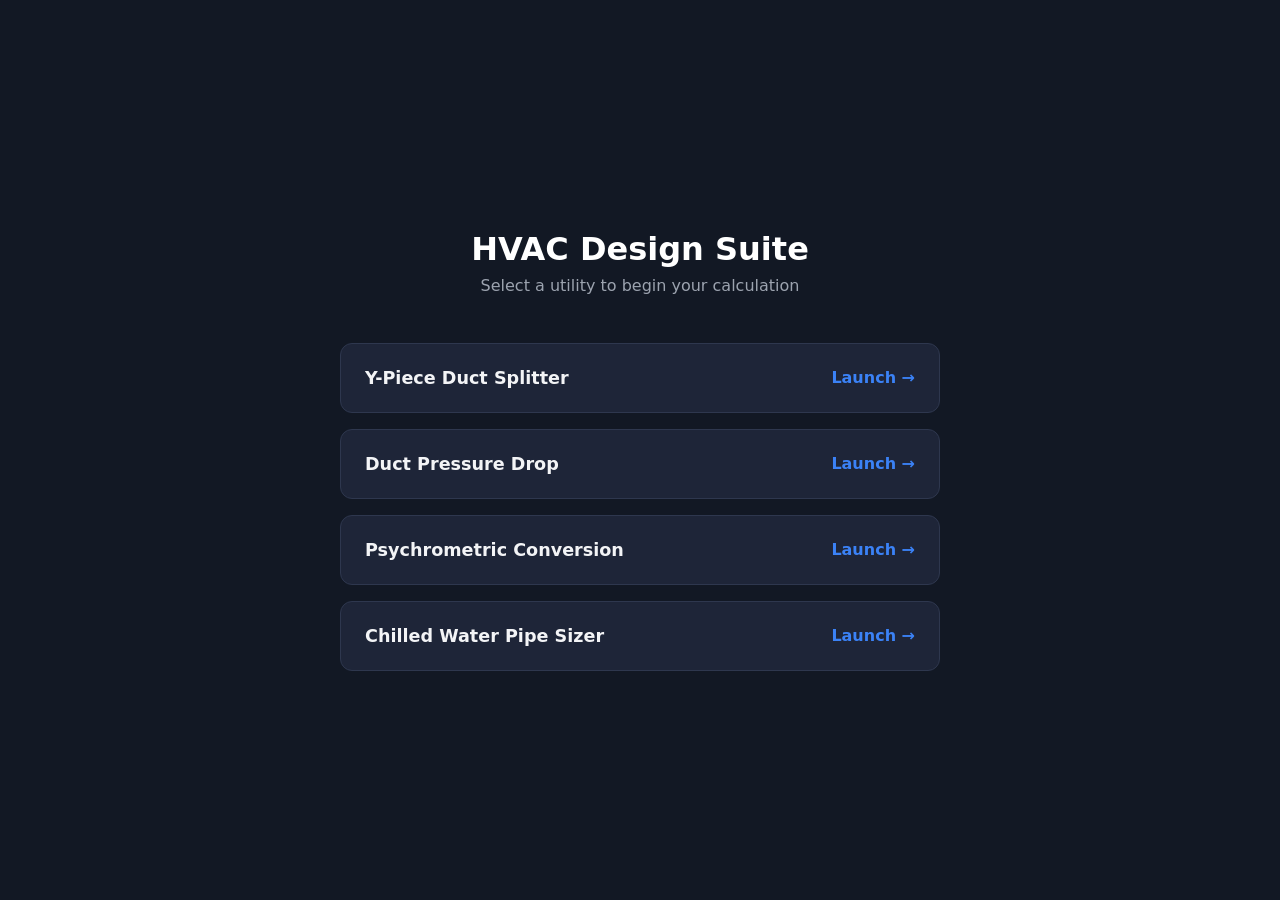
==== index.html @ ab86601f "first upload" ====
<!DOCTYPE html>
<html lang="en">
<head>
    <meta charset="UTF-8">
    <meta name="viewport" content="width=device-width, initial-scale=1.0">
    <title>HVAC Design Dashboard</title>
    <style>
        :root {
            --bg-color: #121824;
            --panel-bg: #1e2538;
            --border-color: #2e374e;
            --text-main: #f3f4f6;
            --text-muted: #9ca3af;
            --accent-color: #3b82f6;
        }
        * { box-sizing: border-box; margin: 0; padding: 0; font-family: 'Segoe UI', system-ui, sans-serif; }
        body { background-color: var(--bg-color); color: var(--text-main); display: flex; justify-content: center; align-items: center; min-height: 100vh; padding: 2rem; }
        .wrapper { width: 100%; max-width: 600px; }
        header { text-align: center; margin-bottom: 3rem; }
        header h1 { font-size: 2rem; margin-bottom: 0.5rem; color: #fff; }
        header p { color: var(--text-muted); }
        
        .nav-grid { display: grid; gap: 1rem; }
        .nav-card { 
            background-color: var(--panel-bg); 
            border: 1px solid var(--border-color); 
            padding: 1.5rem; 
            border-radius: 12px; 
            text-decoration: none; 
            color: var(--text-main);
            transition: all 0.3s ease;
            display: flex;
            align-items: center;
            justify-content: space-between;
        }
        .nav-card:hover { border-color: var(--accent-color); transform: translateY(-2px); box-shadow: 0 10px 15px -3px rgba(0,0,0,0.3); }
        .nav-card h3 { font-size: 1.1rem; }
        .nav-card span { color: var(--accent-color); font-weight: bold; }
    </style>
</head>
<body>

<div class="wrapper">
    <header>
        <h1>HVAC Design Suite</h1>
        <p>Select a utility to begin your calculation</p>
    </header>

    <div class="nav-grid">
        <a href="./y/index.html" class="nav-card">
            <h3>Y-Piece Duct Splitter</h3>
            <span>Launch →</span>
        </a>
        <a href="./duct/index.html" class="nav-card">
            <h3>Duct Pressure Drop</h3>
            <span>Launch →</span>
        </a>
        <a href="./psy/index.html" class="nav-card">
            <h3>Psychrometric Conversion</h3>
            <span>Launch →</span>
        </a>
        <a href="./chw/index.html" class="nav-card">
            <h3>Chilled Water Pipe Sizer</h3>
            <span>Launch →</span>
        </a>
    </div>
</div>

</body>
</html>
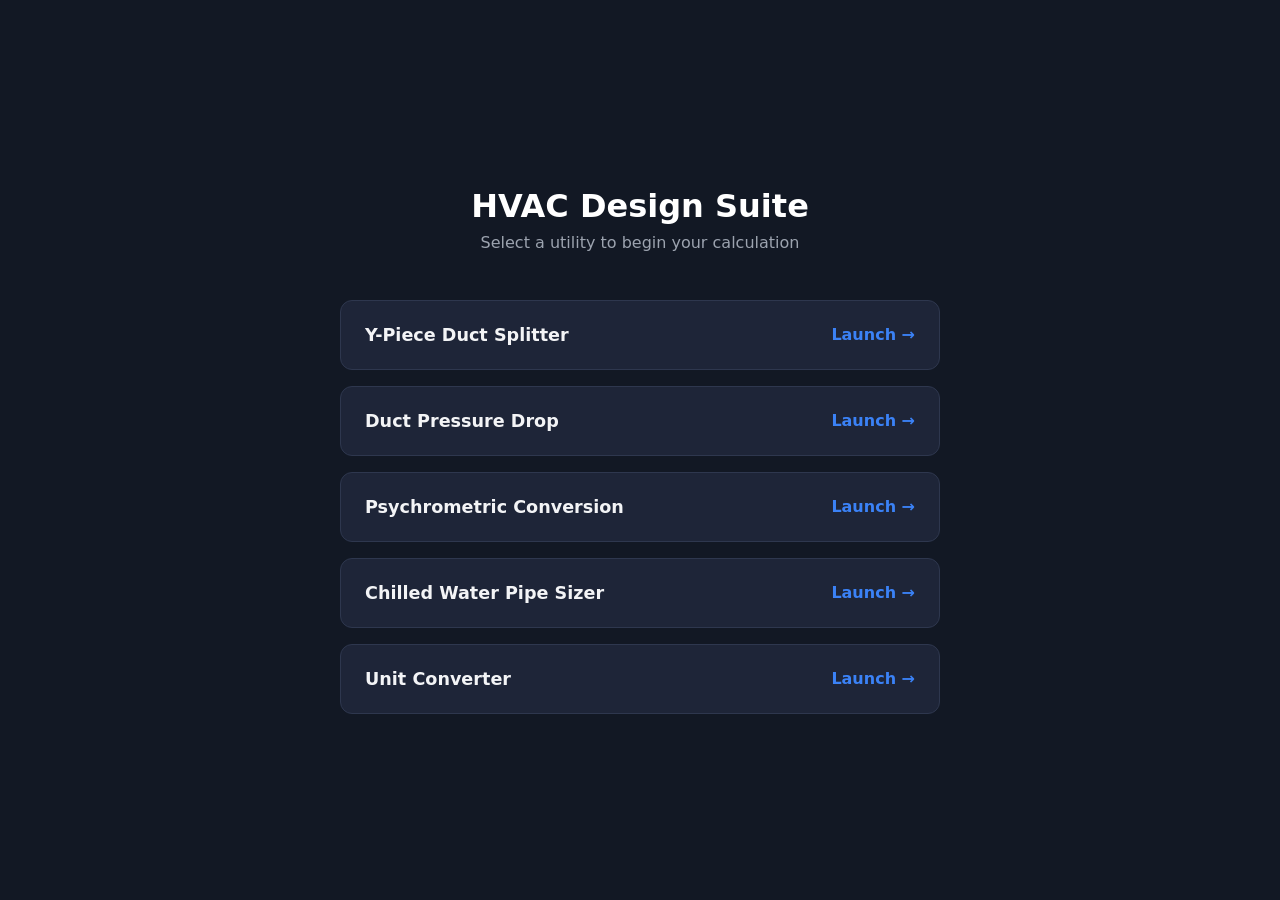
==== commit 243dde91: "unit cov" ====
--- a/index.html
+++ b/index.html
@@ -63,6 +63,10 @@
             <h3>Chilled Water Pipe Sizer</h3>
             <span>Launch →</span>
         </a>
+        <a href="./conv/index.html" class="nav-card">
+            <h3>Unit Converter</h3>
+            <span>Launch →</span>
+        </a>
     </div>
 </div>
 
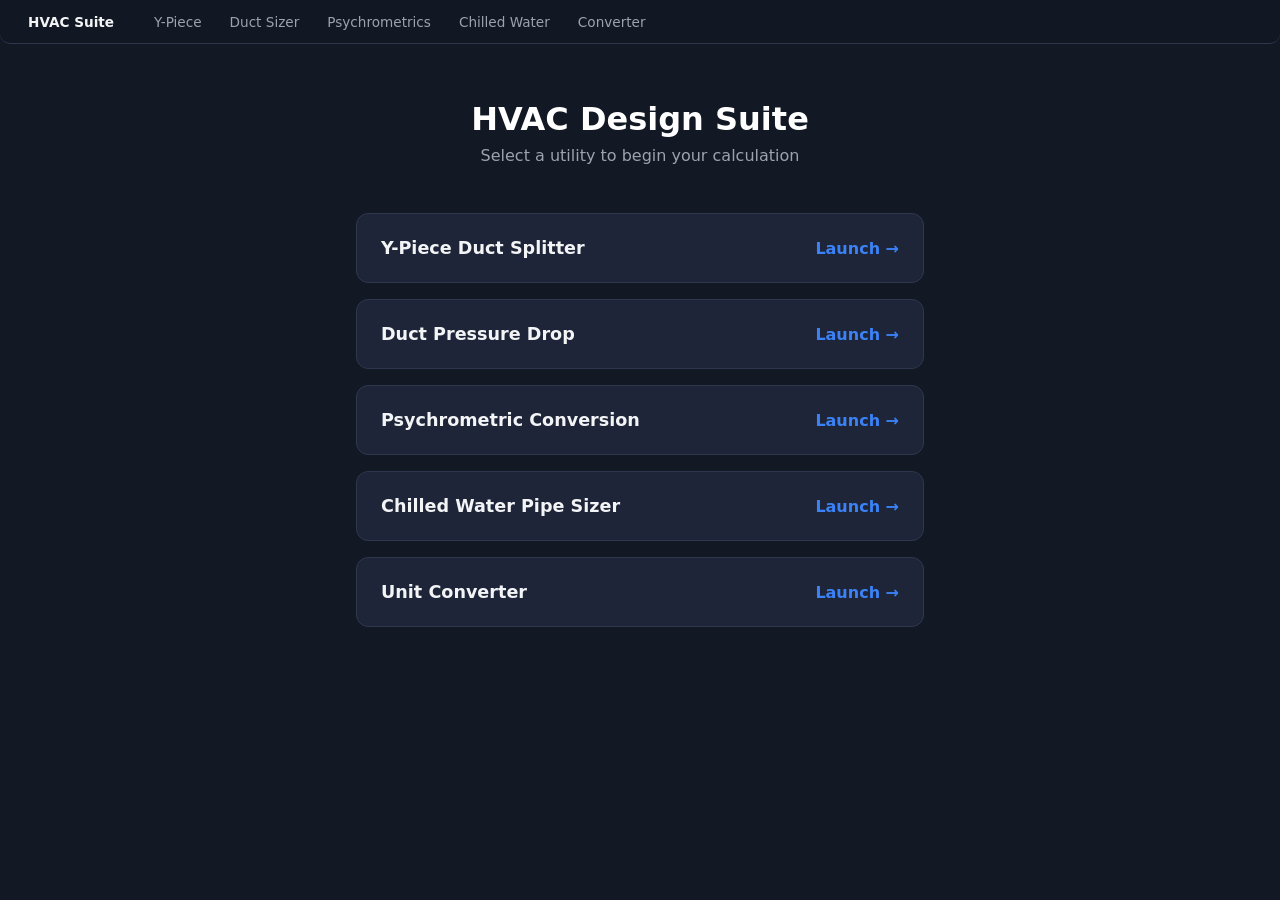
==== commit c8836256: "ui polish, pwa offline support, nav consistency" ====
--- a/index.html
+++ b/index.html
@@ -4,6 +4,10 @@
     <meta charset="UTF-8">
     <meta name="viewport" content="width=device-width, initial-scale=1.0">
     <title>HVAC Design Dashboard</title>
+    <meta name="theme-color" content="#121824">
+    <link rel="icon" href="data:image/svg+xml,%3Csvg xmlns='http://www.w3.org/2000/svg' viewBox='0 0 100 100'%3E%3Crect width='100' height='100' rx='20' fill='%23121824'/%3E%3Ccircle cx='50' cy='50' r='28' fill='%233b82f6'/%3E%3C/svg%3E">
+    <link rel="manifest" href="manifest.webmanifest">
+    <link rel="apple-touch-icon" href="icons/icon-192.png">
     <style>
         :root {
             --bg-color: #121824;
@@ -14,8 +18,9 @@
             --accent-color: #3b82f6;
         }
         * { box-sizing: border-box; margin: 0; padding: 0; font-family: 'Segoe UI', system-ui, sans-serif; }
-        body { background-color: var(--bg-color); color: var(--text-main); display: flex; justify-content: center; align-items: center; min-height: 100vh; padding: 2rem; }
-        .wrapper { width: 100%; max-width: 600px; }
+        html { overflow-y: scroll; }
+        body { background-color: var(--bg-color); color: var(--text-main); min-height: 100vh; }
+        .wrapper { width: 100%; max-width: 600px; margin: 0 auto; padding: 2rem 1rem; }
         header { text-align: center; margin-bottom: 3rem; }
         header h1 { font-size: 2rem; margin-bottom: 0.5rem; color: #fff; }
         header p { color: var(--text-muted); }
@@ -36,9 +41,25 @@
         .nav-card:hover { border-color: var(--accent-color); transform: translateY(-2px); box-shadow: 0 10px 15px -3px rgba(0,0,0,0.3); }
         .nav-card h3 { font-size: 1.1rem; }
         .nav-card span { color: var(--accent-color); font-weight: bold; }
+
+        .tool-nav { position: sticky; top: 0; z-index: 50; width: 100%; display: flex; flex-wrap: wrap; align-items: center; gap: 0.25rem; background: rgba(18,24,36,0.92); backdrop-filter: blur(6px); border-bottom: 1px solid var(--border-color); padding: 0.5rem 1rem; margin-bottom: 1.5rem; border-radius: 0 0 10px 10px; }
+        .tool-nav a { color: var(--text-muted); text-decoration: none; font-size: 0.85rem; font-weight: 500; padding: 0.35rem 0.75rem; border-radius: 6px; transition: all 0.2s; }
+        .tool-nav a:hover { color: var(--text-main); background: var(--panel-bg); }
+        .tool-nav a.active { color: #fff; background: var(--accent-color); }
+        .tool-nav .nav-brand { font-weight: 700; color: var(--text-main); margin-right: 0.75rem; }
+        .tool-nav .nav-brand:hover { background: none; }
     </style>
 </head>
 <body>
+
+<nav class="tool-nav">
+    <a href="index.html" class="nav-brand">HVAC Suite</a>
+    <a href="./y/index.html">Y-Piece</a>
+    <a href="./duct/index.html">Duct Sizer</a>
+    <a href="./psy/index.html">Psychrometrics</a>
+    <a href="./chw/index.html">Chilled Water</a>
+    <a href="./conv/index.html">Converter</a>
+</nav>
 
 <div class="wrapper">
     <header>
@@ -70,5 +91,13 @@
     </div>
 </div>
 
+<script>
+    if ('serviceWorker' in navigator) {
+        window.addEventListener('load', () => {
+            navigator.serviceWorker.register('sw.js').catch(() => {});
+        });
+    }
+</script>
+
 </body>
 </html>
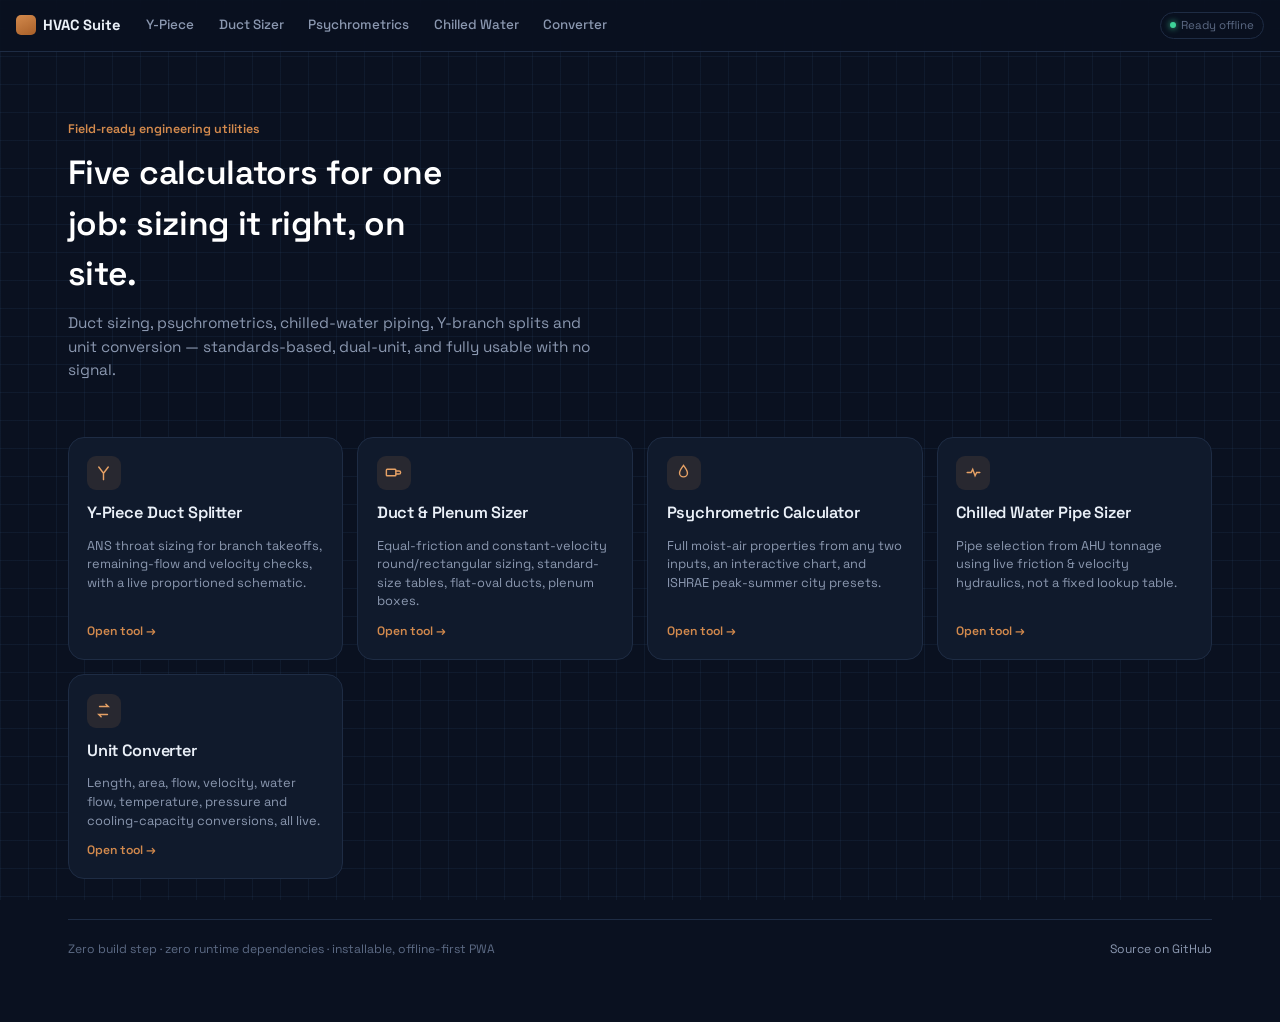
==== commit 6ee27241: "rebuild suite: shared runtime, live hydraulics, dual-unit sizing, PWA Architecture - Extract shared " ====
--- a/index.html
+++ b/index.html
@@ -1,103 +1,103 @@
 <!DOCTYPE html>
 <html lang="en">
 <head>
-    <meta charset="UTF-8">
-    <meta name="viewport" content="width=device-width, initial-scale=1.0">
-    <title>HVAC Design Dashboard</title>
-    <meta name="theme-color" content="#121824">
-    <link rel="icon" href="data:image/svg+xml,%3Csvg xmlns='http://www.w3.org/2000/svg' viewBox='0 0 100 100'%3E%3Crect width='100' height='100' rx='20' fill='%23121824'/%3E%3Ccircle cx='50' cy='50' r='28' fill='%233b82f6'/%3E%3C/svg%3E">
-    <link rel="manifest" href="manifest.webmanifest">
-    <link rel="apple-touch-icon" href="icons/icon-192.png">
-    <style>
-        :root {
-            --bg-color: #121824;
-            --panel-bg: #1e2538;
-            --border-color: #2e374e;
-            --text-main: #f3f4f6;
-            --text-muted: #9ca3af;
-            --accent-color: #3b82f6;
-        }
-        * { box-sizing: border-box; margin: 0; padding: 0; font-family: 'Segoe UI', system-ui, sans-serif; }
-        html { overflow-y: scroll; }
-        body { background-color: var(--bg-color); color: var(--text-main); min-height: 100vh; }
-        .wrapper { width: 100%; max-width: 600px; margin: 0 auto; padding: 2rem 1rem; }
-        header { text-align: center; margin-bottom: 3rem; }
-        header h1 { font-size: 2rem; margin-bottom: 0.5rem; color: #fff; }
-        header p { color: var(--text-muted); }
-        
-        .nav-grid { display: grid; gap: 1rem; }
-        .nav-card { 
-            background-color: var(--panel-bg); 
-            border: 1px solid var(--border-color); 
-            padding: 1.5rem; 
-            border-radius: 12px; 
-            text-decoration: none; 
-            color: var(--text-main);
-            transition: all 0.3s ease;
-            display: flex;
-            align-items: center;
-            justify-content: space-between;
-        }
-        .nav-card:hover { border-color: var(--accent-color); transform: translateY(-2px); box-shadow: 0 10px 15px -3px rgba(0,0,0,0.3); }
-        .nav-card h3 { font-size: 1.1rem; }
-        .nav-card span { color: var(--accent-color); font-weight: bold; }
-
-        .tool-nav { position: sticky; top: 0; z-index: 50; width: 100%; display: flex; flex-wrap: wrap; align-items: center; gap: 0.25rem; background: rgba(18,24,36,0.92); backdrop-filter: blur(6px); border-bottom: 1px solid var(--border-color); padding: 0.5rem 1rem; margin-bottom: 1.5rem; border-radius: 0 0 10px 10px; }
-        .tool-nav a { color: var(--text-muted); text-decoration: none; font-size: 0.85rem; font-weight: 500; padding: 0.35rem 0.75rem; border-radius: 6px; transition: all 0.2s; }
-        .tool-nav a:hover { color: var(--text-main); background: var(--panel-bg); }
-        .tool-nav a.active { color: #fff; background: var(--accent-color); }
-        .tool-nav .nav-brand { font-weight: 700; color: var(--text-main); margin-right: 0.75rem; }
-        .tool-nav .nav-brand:hover { background: none; }
-    </style>
+<meta charset="UTF-8">
+<meta name="viewport" content="width=device-width, initial-scale=1.0">
+<title>HVAC Design Suite</title>
+<meta name="description" content="Offline-first HVAC engineering calculators — duct &amp; plenum sizing, psychrometrics, chilled-water pipe sizing, Y-piece splits, and unit conversion.">
+<meta name="theme-color" content="#0a1120">
+<link rel="icon" href="icons/icon.svg" type="image/svg+xml">
+<link rel="icon" href="icons/favicon-32.png" sizes="32x32">
+<link rel="apple-touch-icon" href="icons/apple-touch-icon.png">
+<link rel="manifest" href="manifest.webmanifest">
+<link rel="preconnect" href="https://fonts.googleapis.com">
+<link rel="preconnect" href="https://fonts.gstatic.com" crossorigin>
+<link href="https://fonts.googleapis.com/css2?family=Space+Grotesk:wght@500;600;700&family=IBM+Plex+Mono:wght@400;500;600&display=swap" rel="stylesheet">
+<link rel="stylesheet" href="assets/theme.css">
 </head>
 <body>
 
-<nav class="tool-nav">
-    <a href="index.html" class="nav-brand">HVAC Suite</a>
-    <a href="./y/index.html">Y-Piece</a>
-    <a href="./duct/index.html">Duct Sizer</a>
-    <a href="./psy/index.html">Psychrometrics</a>
-    <a href="./chw/index.html">Chilled Water</a>
-    <a href="./conv/index.html">Converter</a>
+<nav class="tool-nav" aria-label="Suite navigation">
+  <a href="index.html" class="nav-brand"><span class="mark" aria-hidden="true"></span>HVAC Suite</a>
+  <a href="./y/index.html" class="nav-link">Y-Piece</a>
+  <a href="./duct/index.html" class="nav-link">Duct Sizer</a>
+  <a href="./psy/index.html" class="nav-link">Psychrometrics</a>
+  <a href="./chw/index.html" class="nav-link">Chilled Water</a>
+  <a href="./conv/index.html" class="nav-link">Converter</a>
+  <span class="nav-spacer"></span>
+  <span class="nav-status"><span class="dot"></span><span class="label">Ready offline</span></span>
 </nav>
 
-<div class="wrapper">
-    <header>
-        <h1>HVAC Design Suite</h1>
-        <p>Select a utility to begin your calculation</p>
-    </header>
+<div class="shell">
 
-    <div class="nav-grid">
-        <a href="./y/index.html" class="nav-card">
-            <h3>Y-Piece Duct Splitter</h3>
-            <span>Launch →</span>
-        </a>
-        <a href="./duct/index.html" class="nav-card">
-            <h3>Duct Pressure Drop</h3>
-            <span>Launch →</span>
-        </a>
-        <a href="./psy/index.html" class="nav-card">
-            <h3>Psychrometric Conversion</h3>
-            <span>Launch →</span>
-        </a>
-        <a href="./chw/index.html" class="nav-card">
-            <h3>Chilled Water Pipe Sizer</h3>
-            <span>Launch →</span>
-        </a>
-        <a href="./conv/index.html" class="nav-card">
-            <h3>Unit Converter</h3>
-            <span>Launch →</span>
-        </a>
-    </div>
+  <header class="hero">
+    <div class="kicker">Field-ready engineering utilities</div>
+    <h1>Five calculators for one job: sizing it right, on site.</h1>
+    <p>Duct sizing, psychrometrics, chilled-water piping, Y-branch splits and unit conversion — standards-based, dual-unit, and fully usable with no signal.</p>
+  </header>
+
+  <div class="tool-grid" id="toolGrid">
+    <a href="./y/index.html" class="tool-card" data-tool="y">
+      <span class="icon" aria-hidden="true"></span>
+      <h3>Y-Piece Duct Splitter</h3>
+      <p>ANS throat sizing for branch takeoffs, remaining-flow and velocity checks, with a live proportioned schematic.</p>
+      <span class="go">Open tool →</span>
+    </a>
+    <a href="./duct/index.html" class="tool-card" data-tool="duct">
+      <span class="icon" aria-hidden="true"></span>
+      <h3>Duct &amp; Plenum Sizer</h3>
+      <p>Equal-friction and constant-velocity round/rectangular sizing, standard-size tables, flat-oval ducts, plenum boxes.</p>
+      <span class="go">Open tool →</span>
+    </a>
+    <a href="./psy/index.html" class="tool-card" data-tool="psy">
+      <span class="icon" aria-hidden="true"></span>
+      <h3>Psychrometric Calculator</h3>
+      <p>Full moist-air properties from any two inputs, an interactive chart, and ISHRAE peak-summer city presets.</p>
+      <span class="go">Open tool →</span>
+    </a>
+    <a href="./chw/index.html" class="tool-card" data-tool="chw">
+      <span class="icon" aria-hidden="true"></span>
+      <h3>Chilled Water Pipe Sizer</h3>
+      <p>Pipe selection from AHU tonnage using live friction &amp; velocity hydraulics, not a fixed lookup table.</p>
+      <span class="go">Open tool →</span>
+    </a>
+    <a href="./conv/index.html" class="tool-card" data-tool="conv">
+      <span class="icon" aria-hidden="true"></span>
+      <h3>Unit Converter</h3>
+      <p>Length, area, flow, velocity, water flow, temperature, pressure and cooling-capacity conversions, all live.</p>
+      <span class="go">Open tool →</span>
+    </a>
+  </div>
+
+  <footer class="suite-footer">
+    <span>Zero build step · zero runtime dependencies · installable, offline-first PWA</span>
+    <span><a href="https://github.com/shaikhnedab/hvac" target="_blank" rel="noopener">Source on GitHub</a></span>
+  </footer>
+
 </div>
 
+<script src="assets/app.js"></script>
 <script>
-    if ('serviceWorker' in navigator) {
-        window.addEventListener('load', () => {
-            navigator.serviceWorker.register('sw.js').catch(() => {});
-        });
+  HvacSuite.initNav();
+
+  const icons = { y: HvacSuite.ICONS.y, duct: HvacSuite.ICONS.duct, psy: HvacSuite.ICONS.psy, chw: HvacSuite.ICONS.chw, conv: HvacSuite.ICONS.conv };
+  document.querySelectorAll('.tool-card').forEach((card) => {
+    const id = card.getAttribute('data-tool');
+    card.querySelector('.icon').innerHTML = icons[id] || '';
+  });
+
+  // mark the most recently used tool
+  const recents = HvacSuite.store.get('recents', []);
+  if (recents.length) {
+    const mostRecent = recents[0].id;
+    const card = document.querySelector(`.tool-card[data-tool="${mostRecent}"]`);
+    if (card) {
+      const badge = document.createElement('span');
+      badge.className = 'recent-badge';
+      badge.textContent = 'Last used';
+      card.appendChild(badge);
     }
+  }
 </script>
-
 </body>
-</html>+</html>
--- a/assets/theme.css
+++ b/assets/theme.css
@@ -0,0 +1,553 @@
+/* ==========================================================================
+   HVAC Design Suite — shared theme
+   A field-instrument look: blueprint-navy canvas, copper accent (ties back
+   to chilled-water copper pipe), mono type for every calculated readout.
+   ========================================================================== */
+
+:root {
+  /* -- surfaces -- */
+  --ink:        #0a1120;
+  --ink-2:      #0d1524;
+  --panel:      #101a2c;
+  --panel-2:    #0c1626;
+  --inset:      #0a1424;
+  --line:       #1e2c44;
+  --line-soft:  #16213554;
+  --grid-line:  rgba(96, 150, 214, 0.07);
+
+  /* -- text -- */
+  --paper:      #eaf0f8;
+  --muted:      #8b98b0;
+  --muted-2:    #5c6a84;
+
+  /* -- accent: copper (primary / interactive) -- */
+  --copper:        #d38a4d;
+  --copper-strong: #e6a165;
+  --copper-ink:    #2a1305;
+  --copper-wash:   rgba(211, 138, 77, 0.12);
+
+  /* -- accent: cyan (schematic / flow) -- */
+  --cyan:       #4fd2c6;
+  --cyan-wash:  rgba(79, 210, 198, 0.1);
+
+  /* -- semantic -- */
+  --danger:      #ef5f5f;
+  --danger-wash: rgba(239, 95, 95, 0.12);
+  --amber:       #eab35a;
+  --amber-wash:  rgba(234, 179, 90, 0.12);
+  --success:     #3ed399;
+  --success-wash:rgba(62, 211, 153, 0.12);
+
+  /* -- type -- */
+  --font-ui:   'Space Grotesk', system-ui, -apple-system, 'Segoe UI', sans-serif;
+  --font-mono: 'IBM Plex Mono', ui-monospace, 'SFMono-Regular', Menlo, Consolas, monospace;
+
+  /* -- geometry -- */
+  --radius-sm: 6px;
+  --radius-md: 10px;
+  --radius-lg: 16px;
+  --container: 1180px;
+  --nav-h: 52px;
+}
+
+/* prefers-color-scheme: light — keep the instrument-panel identity, just
+   lift the surfaces. The suite defaults to dark (field/glare use) but this
+   keeps things legible if a user forces light mode at the OS level. */
+@media (prefers-color-scheme: light) {
+  :root[data-theme="auto"] {
+    --ink: #eef1f6; --ink-2: #e7ebf2; --panel: #ffffff; --panel-2: #f4f6fa;
+    --inset: #eef1f7; --line: #d7dee9; --line-soft: #d7dee966;
+    --grid-line: rgba(51, 90, 148, 0.06);
+    --paper: #121a29; --muted: #55627a; --muted-2: #7a869c;
+    --copper-wash: rgba(211, 138, 77, 0.14);
+  }
+}
+
+* { box-sizing: border-box; }
+html, body { margin: 0; padding: 0; }
+html { -webkit-text-size-adjust: 100%; overflow-y: scroll; }
+
+body {
+  background: var(--ink);
+  background-image:
+    linear-gradient(var(--grid-line) 1px, transparent 1px),
+    linear-gradient(90deg, var(--grid-line) 1px, transparent 1px);
+  background-size: 28px 28px;
+  background-attachment: fixed;
+  color: var(--paper);
+  font-family: var(--font-ui);
+  font-size: 15px;
+  line-height: 1.5;
+  min-height: 100vh;
+}
+
+h1, h2, h3, h4 { font-family: var(--font-ui); font-weight: 600; margin: 0; letter-spacing: -0.01em; }
+p { margin: 0; }
+a { color: inherit; }
+button { font-family: inherit; }
+
+::selection { background: var(--copper-wash); color: var(--paper); }
+
+:focus-visible {
+  outline: 2px solid var(--copper);
+  outline-offset: 2px;
+  border-radius: 4px;
+}
+
+@media (prefers-reduced-motion: reduce) {
+  * { animation-duration: 0.001ms !important; transition-duration: 0.001ms !important; }
+}
+
+/* ---------------------------------------------------------------------- */
+/* Top navigation                                                          */
+/* ---------------------------------------------------------------------- */
+
+.tool-nav {
+  position: sticky;
+  top: 0;
+  z-index: 50;
+  display: flex;
+  align-items: center;
+  gap: 2px;
+  height: var(--nav-h);
+  padding: 0 1rem;
+  background: rgba(10, 17, 32, 0.86);
+  backdrop-filter: blur(10px);
+  -webkit-backdrop-filter: blur(10px);
+  border-bottom: 1px solid var(--line);
+  overflow-x: auto;
+  scrollbar-width: none;
+}
+.tool-nav::-webkit-scrollbar { display: none; }
+
+.tool-nav .nav-brand {
+  display: flex;
+  align-items: center;
+  gap: 0.45rem;
+  font-weight: 700;
+  font-size: 0.92rem;
+  color: var(--paper);
+  text-decoration: none;
+  margin-right: 0.75rem;
+  white-space: nowrap;
+  flex-shrink: 0;
+}
+.tool-nav .nav-brand .mark {
+  width: 20px; height: 20px; flex-shrink: 0;
+  border-radius: 5px;
+  background: linear-gradient(155deg, var(--copper), #a85f28);
+  display: inline-block;
+}
+
+.tool-nav a.nav-link {
+  color: var(--muted);
+  text-decoration: none;
+  font-size: 0.84rem;
+  font-weight: 500;
+  padding: 0.4rem 0.7rem;
+  border-radius: var(--radius-sm);
+  white-space: nowrap;
+  transition: color 0.15s ease, background-color 0.15s ease;
+}
+.tool-nav a.nav-link:hover { color: var(--paper); background: var(--panel); }
+.tool-nav a.nav-link.active { color: var(--copper-ink); background: var(--copper); font-weight: 600; }
+
+.tool-nav .nav-spacer { flex: 1 1 auto; }
+
+.nav-status {
+  display: flex; align-items: center; gap: 0.35rem;
+  font-size: 0.72rem; color: var(--muted-2);
+  padding: 0.25rem 0.55rem;
+  border: 1px solid var(--line);
+  border-radius: 999px;
+  white-space: nowrap;
+  flex-shrink: 0;
+}
+.nav-status .dot { width: 6px; height: 6px; border-radius: 50%; background: var(--muted-2); }
+.nav-status.online .dot { background: var(--success); box-shadow: 0 0 6px var(--success); }
+
+/* ---------------------------------------------------------------------- */
+/* Page shell                                                              */
+/* ---------------------------------------------------------------------- */
+
+.shell {
+  width: 100%;
+  max-width: var(--container);
+  margin: 0 auto;
+  padding: 1.75rem 1.1rem 4rem;
+}
+
+.page-head {
+  display: flex;
+  flex-wrap: wrap;
+  align-items: flex-end;
+  justify-content: space-between;
+  gap: 1rem;
+  margin-bottom: 1.5rem;
+  padding-bottom: 1.1rem;
+  border-bottom: 1px solid var(--line);
+}
+.page-head .titles h1 { font-size: 1.5rem; color: #fff; }
+.page-head .titles .kicker {
+  display: block;
+  font-size: 0.74rem;
+  color: var(--copper);
+  font-weight: 600;
+  margin-bottom: 0.3rem;
+}
+.page-head .titles p { color: var(--muted); font-size: 0.88rem; margin-top: 0.35rem; max-width: 52ch; }
+
+/* ---------------------------------------------------------------------- */
+/* Segmented control (unit toggles, method toggles)                        */
+/* ---------------------------------------------------------------------- */
+
+.segmented {
+  display: inline-flex;
+  background: var(--panel-2);
+  border: 1px solid var(--line);
+  border-radius: var(--radius-md);
+  padding: 3px;
+  gap: 2px;
+}
+.segmented button {
+  border: none;
+  background: transparent;
+  color: var(--muted);
+  font-size: 0.8rem;
+  font-weight: 600;
+  padding: 0.4rem 0.85rem;
+  border-radius: 7px;
+  cursor: pointer;
+  transition: background-color 0.15s ease, color 0.15s ease;
+}
+.segmented button.active { background: var(--copper); color: var(--copper-ink); }
+.segmented button:not(.active):hover { color: var(--paper); }
+
+/* ---------------------------------------------------------------------- */
+/* Layout: input panel + readout panel                                     */
+/* ---------------------------------------------------------------------- */
+
+.workspace {
+  display: grid;
+  grid-template-columns: minmax(280px, 380px) 1fr;
+  gap: 1.1rem;
+  align-items: start;
+}
+@media (max-width: 860px) {
+  .workspace { grid-template-columns: 1fr; }
+}
+
+.panel {
+  background: var(--panel);
+  border: 1px solid var(--line);
+  border-radius: var(--radius-lg);
+  padding: 1.25rem;
+}
+.panel + .panel { margin-top: 1.1rem; }
+
+.panel-title {
+  display: flex;
+  align-items: center;
+  justify-content: space-between;
+  gap: 0.5rem;
+  margin-bottom: 1rem;
+}
+.panel-title h2 { font-size: 0.98rem; color: var(--paper); }
+.panel-title .sub { font-size: 0.76rem; color: var(--muted-2); margin-top: 0.15rem; }
+
+.readout-panel {
+  background:
+    linear-gradient(var(--panel-2), var(--panel-2)) padding-box,
+    var(--panel-2);
+  border: 1px solid var(--line);
+  border-radius: var(--radius-lg);
+  padding: 1.25rem;
+  position: relative;
+}
+.readout-panel::before {
+  /* corner drafting brackets — a small nod to blueprint sheets */
+  content: "";
+  position: absolute;
+  inset: 10px;
+  border: 1px solid var(--line-soft);
+  border-radius: 10px;
+  pointer-events: none;
+}
+.readout-panel > * { position: relative; }
+
+/* ---------------------------------------------------------------------- */
+/* Form fields                                                             */
+/* ---------------------------------------------------------------------- */
+
+.field { margin-bottom: 0.95rem; }
+.field:last-child { margin-bottom: 0; }
+
+.field label {
+  display: flex;
+  justify-content: space-between;
+  align-items: baseline;
+  gap: 0.5rem;
+  font-size: 0.8rem;
+  color: var(--muted);
+  margin-bottom: 0.4rem;
+}
+.field label .hint { color: var(--muted-2); font-size: 0.72rem; font-weight: 400; }
+
+.input-row { display: flex; gap: 0.5rem; }
+
+.field input[type="number"],
+.field input[type="text"],
+.field select {
+  width: 100%;
+  background: var(--inset);
+  border: 1px solid var(--line);
+  color: var(--paper);
+  font-family: var(--font-mono);
+  font-size: 0.98rem;
+  padding: 0.6rem 0.7rem;
+  border-radius: var(--radius-sm);
+  transition: border-color 0.15s ease;
+}
+.field select { font-family: var(--font-ui); cursor: pointer; }
+.field input:hover, .field select:hover { border-color: #2a3a56; }
+.field input:focus, .field select:focus {
+  outline: none;
+  border-color: var(--copper);
+  box-shadow: 0 0 0 3px var(--copper-wash);
+}
+.field input::placeholder { color: var(--muted-2); }
+.field .unit-suffix {
+  display: flex; align-items: center;
+  padding: 0 0.8rem;
+  background: var(--panel-2);
+  border: 1px solid var(--line);
+  border-radius: var(--radius-sm);
+  color: var(--muted);
+  font-size: 0.78rem;
+  font-family: var(--font-mono);
+  white-space: nowrap;
+}
+
+.field-note { font-size: 0.74rem; color: var(--muted-2); margin-top: 0.35rem; }
+.field.invalid input { border-color: var(--danger); box-shadow: 0 0 0 3px var(--danger-wash); }
+
+fieldset { border: none; padding: 0; margin: 0 0 0.95rem; }
+fieldset legend {
+  font-size: 0.8rem; color: var(--muted); padding: 0 0 0.5rem; width: 100%;
+}
+.radio-group { display: flex; flex-direction: column; gap: 0.45rem; }
+.radio-option {
+  display: flex; align-items: center; gap: 0.55rem;
+  padding: 0.5rem 0.65rem;
+  border: 1px solid var(--line);
+  border-radius: var(--radius-sm);
+  cursor: pointer;
+  font-size: 0.84rem;
+  color: var(--muted);
+  transition: border-color 0.15s ease, color 0.15s ease;
+}
+.radio-option:hover { border-color: #2a3a56; color: var(--paper); }
+.radio-option input { accent-color: var(--copper); }
+.radio-option.checked { border-color: var(--copper); color: var(--paper); background: var(--copper-wash); }
+
+/* ---------------------------------------------------------------------- */
+/* Buttons                                                                 */
+/* ---------------------------------------------------------------------- */
+
+.btn-row { display: flex; flex-wrap: wrap; gap: 0.55rem; margin-top: 1rem; }
+
+.btn {
+  display: inline-flex; align-items: center; justify-content: center; gap: 0.4rem;
+  border: 1px solid var(--line);
+  background: var(--panel-2);
+  color: var(--paper);
+  font-size: 0.82rem;
+  font-weight: 600;
+  padding: 0.55rem 0.9rem;
+  border-radius: var(--radius-sm);
+  cursor: pointer;
+  text-decoration: none;
+  transition: border-color 0.15s ease, background-color 0.15s ease, transform 0.1s ease;
+}
+.btn:hover { border-color: #2a3a56; background: #142033; }
+.btn:active { transform: translateY(1px); }
+.btn-primary { background: var(--copper); border-color: var(--copper); color: var(--copper-ink); }
+.btn-primary:hover { background: var(--copper-strong); border-color: var(--copper-strong); }
+.btn-ghost { background: transparent; }
+.btn svg { width: 15px; height: 15px; flex-shrink: 0; }
+.btn .ico { display: inline-flex; }
+.panel-title .ico, .tool-nav .ico { display: inline-flex; }
+
+/* ---------------------------------------------------------------------- */
+/* Readouts (the "instrument display")                                    */
+/* ---------------------------------------------------------------------- */
+
+.readout-grid { display: grid; gap: 0.6rem; }
+.readout-grid.cols-2 { grid-template-columns: 1fr 1fr; }
+@media (max-width: 560px) { .readout-grid.cols-2 { grid-template-columns: 1fr; } }
+
+.readout {
+  background: var(--inset);
+  border: 1px solid var(--line);
+  border-radius: var(--radius-md);
+  padding: 0.85rem 1rem;
+}
+.readout .r-label { font-size: 0.76rem; color: var(--muted); margin-bottom: 0.3rem; }
+.readout .r-value {
+  font-family: var(--font-mono);
+  font-size: 1.5rem;
+  font-weight: 500;
+  color: var(--paper);
+  line-height: 1.15;
+}
+.readout .r-value .unit { font-size: 0.85rem; color: var(--copper); margin-left: 0.3rem; font-weight: 600; }
+.alt-unit { font-size: 0.85em; color: var(--muted); margin-left: 0.4rem; font-weight: 500; }
+.readout .r-value .alt-unit { font-size: 0.62em; }
+.readout .r-alt { font-family: var(--font-mono); font-size: 0.76rem; color: var(--muted-2); margin-top: 0.3rem; }
+.readout.featured { border-color: var(--copper); background: linear-gradient(180deg, var(--copper-wash), var(--inset) 70%); }
+.readout.featured .r-value { color: #fff; font-size: 1.7rem; }
+.readout.placeholder .r-value { color: var(--muted-2); }
+
+/* ---------------------------------------------------------------------- */
+/* Alerts                                                                  */
+/* ---------------------------------------------------------------------- */
+
+.alert {
+  display: flex;
+  gap: 0.6rem;
+  align-items: flex-start;
+  font-size: 0.82rem;
+  padding: 0.7rem 0.85rem;
+  border-radius: var(--radius-sm);
+  border: 1px solid transparent;
+  margin-top: 0.8rem;
+}
+.alert svg { width: 16px; height: 16px; flex-shrink: 0; margin-top: 0.1rem; }
+.alert-danger  { background: var(--danger-wash);  border-color: rgba(239,95,95,0.35);  color: #ffb3b3; }
+.alert-amber   { background: var(--amber-wash);   border-color: rgba(234,179,90,0.35); color: #ffd9a0; }
+.alert-success { background: var(--success-wash); border-color: rgba(62,211,153,0.35); color: #a8f2d6; }
+.alert-info    { background: var(--cyan-wash);    border-color: rgba(79,210,198,0.3);  color: #b6f0ea; }
+.alert[hidden] { display: none; }
+
+/* ---------------------------------------------------------------------- */
+/* Tables                                                                  */
+/* ---------------------------------------------------------------------- */
+
+.table-wrap { overflow-x: auto; border: 1px solid var(--line); border-radius: var(--radius-md); }
+table { width: 100%; border-collapse: collapse; font-size: 0.82rem; min-width: 480px; }
+thead th {
+  text-align: left; font-weight: 600; color: var(--muted);
+  padding: 0.55rem 0.8rem; background: var(--panel-2);
+  border-bottom: 1px solid var(--line);
+  position: sticky; top: 0;
+  white-space: nowrap;
+}
+tbody td {
+  padding: 0.5rem 0.8rem; font-family: var(--font-mono);
+  border-bottom: 1px solid var(--line-soft);
+  color: var(--paper); white-space: nowrap;
+}
+tbody tr { cursor: pointer; transition: background-color 0.12s ease; }
+tbody tr:hover { background: var(--copper-wash); }
+tbody tr:last-child td { border-bottom: none; }
+tbody tr.closest { background: var(--copper-wash); }
+tbody tr.closest td:first-child { color: var(--copper-strong); font-weight: 700; }
+tbody tr.closest td:first-child::before { content: "● "; }
+
+/* ---------------------------------------------------------------------- */
+/* Toast                                                                   */
+/* ---------------------------------------------------------------------- */
+
+.toast-host {
+  position: fixed; left: 50%; bottom: 1.4rem; transform: translateX(-50%);
+  z-index: 200; display: flex; flex-direction: column; gap: 0.5rem;
+  align-items: center; pointer-events: none;
+}
+.toast {
+  background: var(--panel);
+  border: 1px solid var(--copper);
+  color: var(--paper);
+  font-size: 0.82rem;
+  font-weight: 500;
+  padding: 0.55rem 1rem;
+  border-radius: 999px;
+  box-shadow: 0 10px 30px rgba(0,0,0,0.4);
+  opacity: 0; transform: translateY(6px);
+  transition: opacity 0.18s ease, transform 0.18s ease;
+}
+.toast.show { opacity: 1; transform: translateY(0); }
+
+/* ---------------------------------------------------------------------- */
+/* Landing page nav grid                                                   */
+/* ---------------------------------------------------------------------- */
+
+.hero { padding: 2.5rem 0 2rem; }
+.hero .kicker { color: var(--copper); font-size: 0.78rem; font-weight: 600; margin-bottom: 0.6rem; }
+.hero h1 { font-size: 2.1rem; color: #fff; max-width: 18ch; }
+.hero p { color: var(--muted); margin-top: 0.75rem; max-width: 54ch; font-size: 0.96rem; }
+
+.tool-grid { display: grid; grid-template-columns: repeat(auto-fill, minmax(250px, 1fr)); gap: 0.9rem; margin-top: 1.5rem; }
+
+.tool-card {
+  display: flex; flex-direction: column; gap: 0.7rem;
+  background: var(--panel);
+  border: 1px solid var(--line);
+  border-radius: var(--radius-lg);
+  padding: 1.15rem;
+  text-decoration: none;
+  color: var(--paper);
+  transition: border-color 0.18s ease, transform 0.18s ease, background-color 0.18s ease;
+  position: relative;
+  overflow: hidden;
+}
+.tool-card:hover { border-color: var(--copper); transform: translateY(-3px); background: #111d31; }
+.tool-card .icon {
+  width: 34px; height: 34px;
+  display: flex; align-items: center; justify-content: center;
+  border-radius: 9px;
+  background: var(--copper-wash);
+  color: var(--copper-strong);
+}
+.tool-card .icon svg { width: 19px; height: 19px; }
+.tool-card h3 { font-size: 1.02rem; }
+.tool-card p { font-size: 0.8rem; color: var(--muted); line-height: 1.45; }
+.tool-card .go { font-size: 0.76rem; color: var(--copper); font-weight: 600; margin-top: auto; }
+.tool-card .recent-badge {
+  position: absolute; top: 0.9rem; right: 0.9rem;
+  font-size: 0.65rem; font-weight: 700; color: var(--cyan);
+  background: var(--cyan-wash); padding: 0.15rem 0.5rem; border-radius: 999px;
+}
+
+footer.suite-footer {
+  margin-top: 2.5rem; padding-top: 1.25rem; border-top: 1px solid var(--line);
+  color: var(--muted-2); font-size: 0.76rem; display: flex; flex-wrap: wrap;
+  gap: 0.5rem 1rem; justify-content: space-between;
+}
+footer.suite-footer a { color: var(--muted); text-decoration: none; }
+footer.suite-footer a:hover { color: var(--copper); }
+
+/* ---------------------------------------------------------------------- */
+/* Small helpers                                                          */
+/* ---------------------------------------------------------------------- */
+
+.stack { display: flex; flex-direction: column; gap: 1.1rem; }
+.grid-2 { display: grid; grid-template-columns: 1fr 1fr; gap: 0.8rem; }
+@media (max-width: 480px) { .grid-2 { grid-template-columns: 1fr; } }
+.muted { color: var(--muted); }
+.mono { font-family: var(--font-mono); }
+.small { font-size: 0.8rem; }
+.notes-block {
+  font-size: 0.82rem; color: var(--muted); line-height: 1.6;
+  background: var(--panel-2); border: 1px solid var(--line);
+  border-radius: var(--radius-md); padding: 1rem 1.1rem;
+}
+.notes-block strong { color: var(--paper); }
+.notes-block code { font-family: var(--font-mono); color: var(--copper-strong); background: none; }
+.section-title { font-size: 1.05rem; color: #fff; margin-bottom: 0.25rem; }
+.section-sub { font-size: 0.82rem; color: var(--muted); margin-bottom: 1rem; }
+
+@media print {
+  .tool-nav, .btn-row, footer.suite-footer, .toast-host, .install-hint { display: none !important; }
+  body { background: #fff; color: #000; }
+  .panel, .readout-panel, .readout, .table-wrap { border-color: #ccc; }
+}
